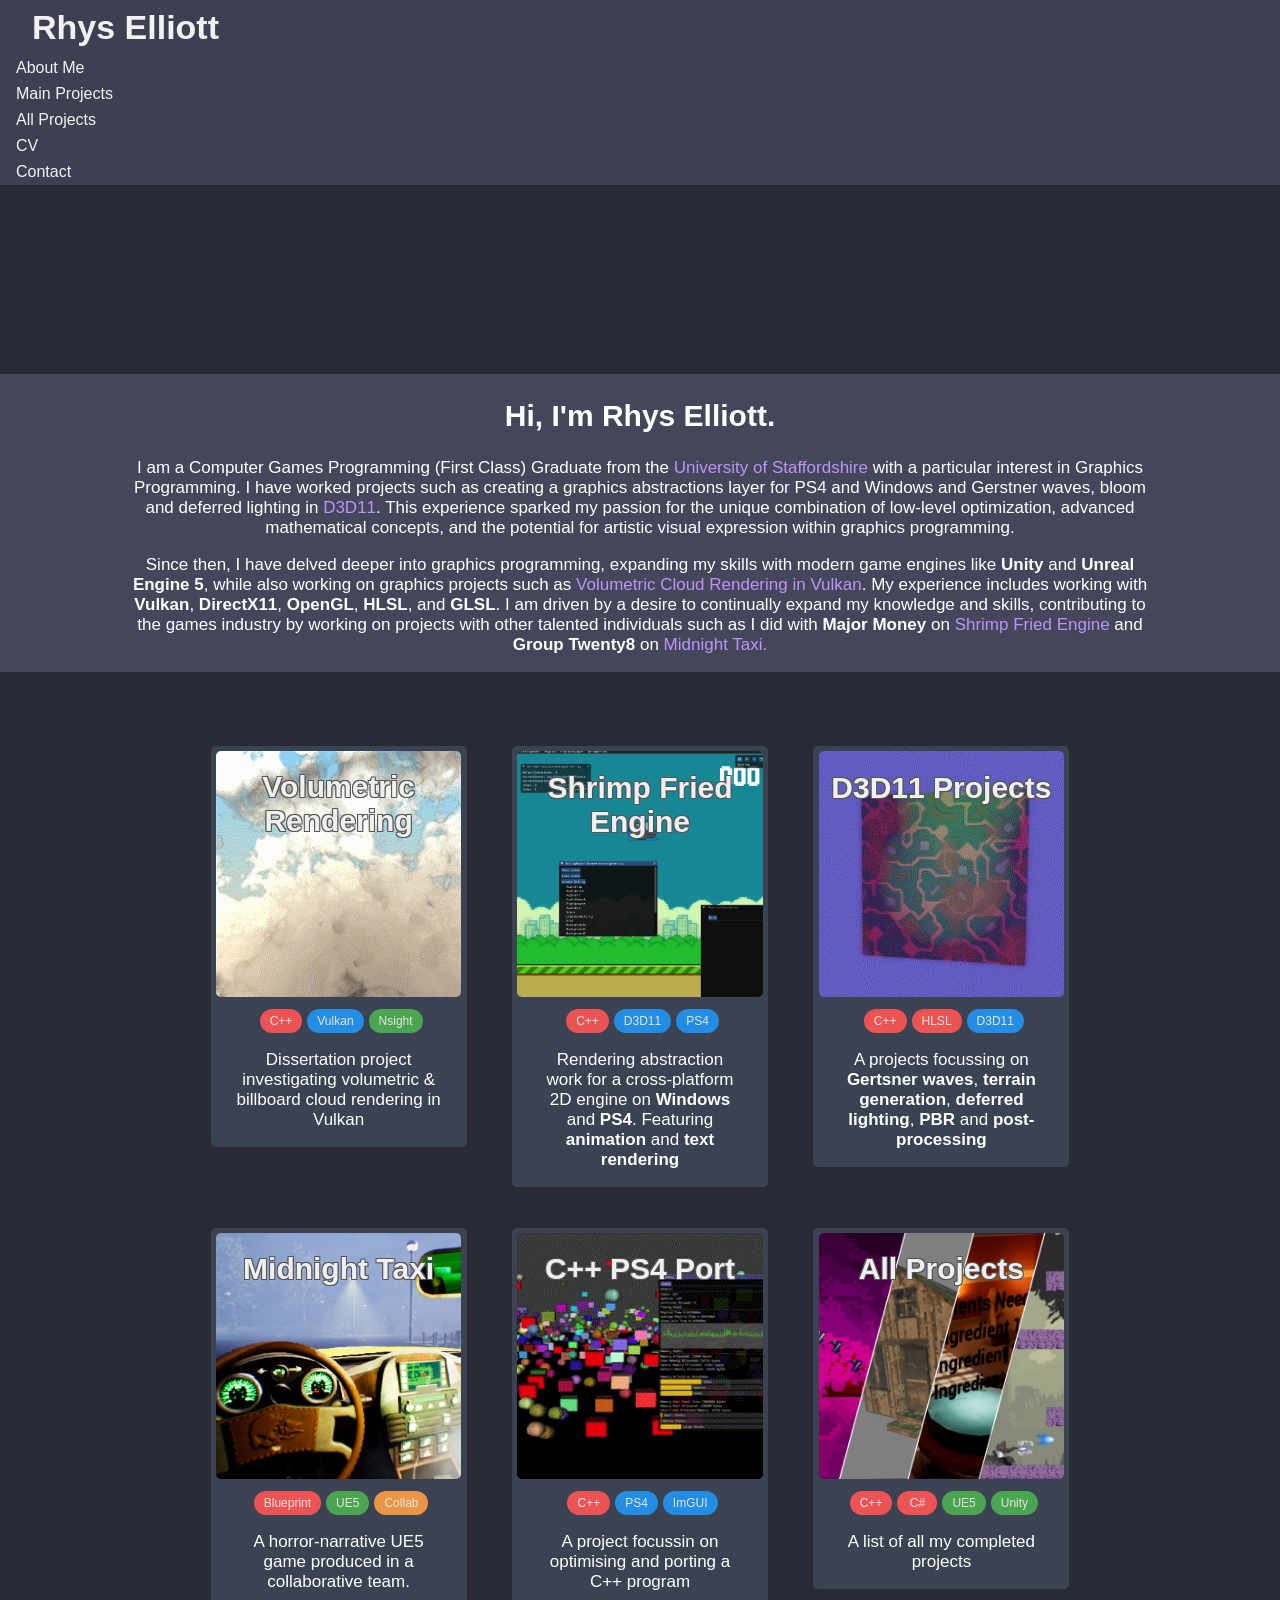
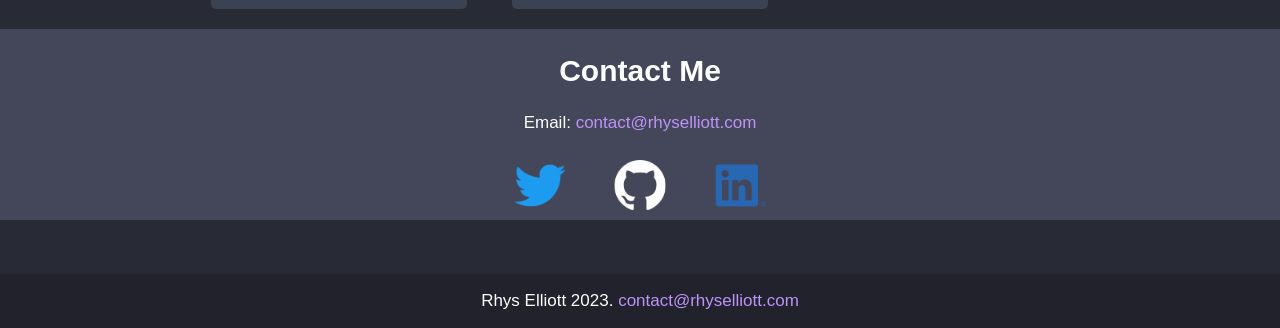
==== index.html @ 7a1e64eb "Initial moveover" ====
<!DOCTYPE html>
<html>
<head>
    <title>Rhys Elliott - Games Programmer</title>
    <link rel="icon" type="image/x-icon" href="/Images/Icon.png">
    <link rel="stylesheet" href="Main.css?v=1.0.5">
    <meta name="viewport" content="width=device-width, initial-scale=1" /> 
    <meta name="keywords" content="Rhys Elliott, Game Dev, Game Programming, Game Developer, Games, Programming, Graphics, 
    Graphics Programming, Programmer, Graphics Programmer, Games Programmer, Games Design, Games Designer, Game mechanics,
     Game Design, Game Prototyping, videogames, rendering, graduate, graduate programmer, Unity, Unreal Engine, Godot, C++,
      C#, Python, DirectX, OpenGL, Vulkan, Shader Programming, Game Engines, Real-time Rendering, 3D Graphics, 2D Graphics,
       Physics Simulation, Game Optimization, Procedural Generation,  Indie Game Development, Level Design, Player Experience, 
       Gameplay Loops, Game Balancing, Game Analytics, Portfolio, Technical Artist,
         Software Engineer, Indie Developer, Freelance Game Developer, Game Jam, Game Prototyping, Game Production,
        Creative Coding">
    <meta name="description" content="Graphics Programming portfolio for Staffordhsire University student Rhys Elliott">
    <meta name="author" content="Rhys Elliott | Games Programming Portfolio">

      <!-- FACEBOOK'S OPEN GRAPH PROTOCOL -->
 <meta  property="og:title" content="Rhys Elliott | Games Programming Portfolio">
<meta property="og:type"   content="website">
<meta property="og:image" content="http://rhyselliott.com/Images/volumetric.jpg">
<meta property="og:url" content="http://rhyselliott.com/index.html">
<meta property="og:description"   content="Games Programming portfolio for Staffordhsire University student Rhys Elliott">

<!-- TWITTER CARDS -->

<meta  name="twitter:card" content="summary">
<meta   name="twitter:creator" content="@rhyselliottdev">
<meta name="twitter:title" content="Rhys Elliott | Graphics Programming Portfolio">
<meta name="twitter:image" content="http://rhyselliott.com/Images/volumetric.jpg">

</head>
<body>

    <script src="smooth-scroll.js"></script>

<div class="navbar">
    <a class="scroll-link" data-target="myVideo"><h3>Rhys Elliott</h3></a>
  <a class="scroll-link" data-target="aboutme"><span>About Me</span></a>
  <a class="scroll-link" data-target="uni"><span>Main Projects</span></a>
  <a href="AllProjects.html"><span>All Projects</span></a> 
  <a href="cv.pdf"><span>CV</span></a> 
  <a class="scroll-link" data-target="contact"><span>Contact</span></a>

  <div class="dropdown">
    <button onclick="myFunction()" class="dropbtn"></button>
    <div id="myDropdown" class="dropdown-content">
        <a class="scroll-link" data-target="aboutme"><span>About Me</span></a>
        <a class="scroll-link" data-target="uni"><span>Main Projects</span></a>
        <a href="AllProjects.html"><span>All Projects</span></a> 
        <a href="cv.pdf"><span>CV</span></a> 
        <a class="scroll-link" data-target="contact"><span>Contact</span></a>
    </div>
  </div>
</div>





<div class="video-container">
    <video id="myVideo"  autoplay loop muted>
        <source src="Highlight Reel.mp4" type="video/mp4">
        <source src="movie.ogg" type="video/ogg">
      Your browser does not support the video tag.
    </video> 
</div>
<div id="aboutme"></div>
<p>&nbsp</p>

<div class="aboutme">
    <h2>Hi, I'm Rhys Elliott.</h2>
    <p>I am a Computer Games Programming (First Class) Graduate from the
    <a href="https://www.staffs.ac.uk/">University of Staffordshire</a> with a particular interest in Graphics Programming.
    I have worked projects such as creating a graphics abstractions layer for PS4 and Windows and Gerstner waves, bloom and deferred lighting in <a href="Projects/D3D11Project.html">D3D11</a>.
     This experience sparked my passion for the unique 
    combination of low-level optimization, advanced mathematical concepts, and the potential for artistic visual expression 
    within graphics programming.
    </p>
    <p>
    Since then, I have delved deeper into graphics programming, expanding my skills with modern game engines like 
    <b>Unity</b> and <b>Unreal Engine 5</b>, while also working on graphics projects such as  
    <a href="Projects/VolumetricClouds.html">Volumetric Cloud Rendering in Vulkan</a>. 
    My experience includes working with <b>Vulkan</b>, <b>DirectX11</b>, <b>OpenGL</b>, 
    <b>HLSL</b>, and <b>GLSL</b>.
    I am driven by a desire to continually expand my knowledge and skills, contributing to the games industry by 
    working on projects with other talented individuals such as I did with <b>Major Money</b> on <a href="Projects/ShrimpFriedEngine.html">Shrimp Fried Engine</a> and <b>Group Twenty8</b> on <a href="Projects/MidnightTaxi.html">Midnight Taxi.</a>
    </p>
</div>

    <div id="uni"></div>
</div>
<p>&nbsp;</p>

<div class="container">
    <div class="left">

        <a href="Projects/VolumetricClouds.html"><img src="Images/volumetric.gif" alt="">
            <div class="TopCentre"><h1>Volumetric Rendering</h1></div>
        </a>
        <div class="widget">   
            <ul class="content-tags">
                <li class="tag">C++</li>
                <li class="tag-blue">Vulkan</li>
                <li class="tag-green">Nsight</li>
            </ul>
        </div>
        <p>Dissertation project investigating volumetric & billboard cloud rendering in Vulkan</p> 
    </div>
    <div class="middle">
        <a href="Projects/ShrimpFriedEngine.html"><img src="Images/shrimpfried.png" alt="Cover photo for Shrimp Fried Engine">
            <div class="TopCentre"><h1>Shrimp Fried Engine</h1></div>
        </a>
        <div class="widget">   
            <ul class="content-tags">
    <li class="tag">C++</li>
    <li class="tag-blue">D3D11</li>
    <li class="tag-blue">PS4</li>
            </ul>
        </div>
        <p>Rendering abstraction work for a cross-platform 2D engine on <b>Windows</b> and <b>PS4</b>. Featuring <b>animation</b> and <b>text rendering</b> </p> 
    </div>
    <div class="right">
        <a href="Projects/D3D11Project.html"><img src="Images/deferred (2).gif" alt="Cover photo for D3D11 project">
            <div class="TopCentre"><h1>D3D11 Projects</h1></div>
        </a>
        <div class="widget">   
            <ul class="content-tags">
                <li class="tag">C++</li>
                <li class="tag">HLSL</li>
                <li class="tag-blue">D3D11</li>
            </ul>
        </div>
        <p>A projects focussing on <b>Gertsner waves</b>, <b>terrain generation</b>, <b>deferred lighting</b>, <b>PBR</b> and <b>post-processing</b></p> 
    </div>
</div>

    <div id="personal"></div>
</div>
<div class="container">
    <div class="left">

                <a href="Projects/MidnightTaxi.html"><img src="Images/midnight_taxi.jpg" alt="Cover photo for Midnigt Taxi">
            <div class="TopCentre"><h1>Midnight Taxi</h1></div>
        </a>
        <div class="widget">   
            <ul class="content-tags">
                <li class="tag">Blueprint</li>
                <li class="tag-green">UE5</li>
                <li class="tag-orange">Collab</li>
            </ul>
        </div>
        <p>A horror-narrative UE5 game produced in a collaborative team. </p> 
    </div>
    <div class="middle">


                <a href="Projects/LowLevelPort.html"><img src="Images/lowlevel.gif" alt="Cover photo for Custom Physics Engine Project">
            <div class="TopCentre"><h1>C++ PS4 Port</h1></div>
        </a>
        <div class="widget">   
            <ul class="content-tags">
                <li class="tag">C++</li>
                <li class="tag-blue">PS4</li>
                <li class="tag-blue">ImGUI</li>
            </ul>
        </div>
        <p> A project focussin on optimising and porting a C++ program</p> 
    </div>
    <div class="right">
        <a href="AllProjects.html"><img src="Images/AllProjects.png" alt="Cover photo for all my projects">
            <div class="TopCentre"><h1>All Projects</h1></div>
        </a>
        <div class="widget">   
            <ul class="content-tags">
                <li class="tag">C++</li>
                <li class="tag">C#</li>
                <li class="tag-green">UE5</li>
                <li class="tag-green">Unity</li>
            </ul>
        </div>
        <p>A list of all my completed projects</p> 
    </div>
</div>

<div class="aboutme" id="contact">
    <h2>Contact Me</h2>
    <p>Email: <a href = "mailto:contact@rhyselliott.com?subject = Feedback&body = Message">contact@rhyselliott.com </a></p>
    <div class="social">
        <a href="https://twitter.com/rhyselliottdev" target="_blank"><img src="Social/twitter.png"></img></a>
        <a href="https://github.com/rhysaelliott" target="_blank"><img src="Social/github-mark-light.png"></img></a>
        <a href="https://www.linkedin.com/in/rhys-elliott-5a9b99276/" target="_blank"><img src="Social/LI-In-Bug.png"></img></a>
    </div>
</div>
<p>&nbsp</p>
<div class="bottom">
    <p>Rhys Elliott 2023. <a  href = "mailto:contact@rhyselliott.com?subject = Feedback&body = Message">contact@rhyselliott.com </a> </p>
</div>



<script>
    /* When the user clicks on the button, 
    toggle between hiding and showing the dropdown content */
    function myFunction() {
      document.getElementById("myDropdown").classList.toggle("show");
    }
    
    // Close the dropdown if the user clicks outside of it
    window.onclick = function(event) {
      if (!event.target.matches('.dropbtn')) {
        var dropdowns = document.getElementsByClassName("dropdown-content");
        var i;
        for (i = 0; i < dropdowns.length; i++) {
          var openDropdown = dropdowns[i];
          if (openDropdown.classList.contains('show')) {
            openDropdown.classList.remove('show');
          }
        }
      }
    }
    </script>

</body>

</html>
---- Main.css ----
body {
  background-color:  #282a36;
   margin:0; 
   font-family:'Franklin Gothic Medium', 'Arial Narrow', Arial, sans-serif
}

  h1 {
    color: #f0f0f0;
    text-align: center;
    font-size:30px;
    text-shadow: 
    -1px -1px 0 #555555, /* Subtle gray outline */
    1px -1px 0 #555555,
    -1px 1px 0 #555555,
    1px 1px 0 #555555;
  }
  h2{
    color:white;
    text-align: center;
    font-size: 30px;
  }
  p{
    text-align: center;
    text-justify: inter-word;
    
    padding-left: 10%;
    padding-right: 10%;
    color:white;
    font-size: 17px;
  }
p a:link{
    text-decoration: dotted;
    color: #bd93f9;
  }
p a:visited{
    text-decoration: dotted;
    color: #ff79c6;
  }
p a:hover
  {
text-decoration: underline;
  }
      /* The about me section*/
.aboutme {
    overflow: hidden;
    background-color: #44475a;
    width: 100%; /* Full width */

  }
  .uni
  {
    overflow: hidden;
    background-color: #6272a4;
    width: 100%; /* Full width */

  }
  /* Main content */
  .main {
    margin-top: 30px; 
  } 
  
  .left img, .middle img, .right img{
    width:96%;
    margin:2%;
    max-width: 100%;
    max-height:100%;
    border-radius: 5px;
    display: block;
    overflow: hidden;
  }


  .left a:hover img, .middle a:hover img, .right a:hover img{
    transform: scale(1.04);
  }
  .left img,.middle img, .right img {
    transition: transform 0.3s ease; 
  }

  /* Centered text */
.TopCentre {
    overflow: hidden;
    text-align:center;
    position: absolute;
    width:100%;
    top:1%;
    right:50%;
    transform:translate(50%, 0%);
    user-select: none;
    background: rgb(25,32,51,0);
  }
  .TopCentre h1{
    padding: 0;

  }
  


.widget{
  position:relative;
  padding:10px;
  padding-top: 0px;
  padding-bottom:0;
}
.content-tags{
  position:relative;
  list-style: none;
  padding: 0;
  margin-left:0px;
  display:flex;
  justify-content:center;
  overflow:hidden;
  padding-bottom: 0;
}
.tag{
  background-color: #ff5555;
color:#f8f8f2;
padding:5px  10px;
margin-left: 5px;
border-radius: 15px;
opacity:0.9;
position:relative;
min-width:20px;
}
.tag-orange
{
  background-color: #ff9f45;
  color:#f8f8f2;
  padding:5px  10px;
  margin-left: 5px;
  border-radius: 15px;
  opacity:0.9;
  position:relative;
  min-width:20px;
}
.tag-green
{
  background-color: #4caf50;
  color:#f8f8f2;
  padding:5px  10px;
  margin-left: 5px;
  border-radius: 15px;
  opacity:0.9;
  position:relative;
  min-width:20px;
}
.tag-blue
{
  background-color: #2196f3;
  color:#f8f8f2;
  padding:5px  10px;
  margin-left: 5px;
  border-radius: 15px;
  opacity:0.9;
  position:relative;
  min-width:20px;
}


.bottom {
  background-color: #21222c;
  overflow: hidden;

  bottom: 0;
  width: 100%;
  height:5%;
}

.container {
  position:relative;
  height: 100%; 
  width:80%;
  margin:0 auto;
  text-align: center;
  }
.left, .middle, .right {display: inline-block;   border-radius: 5px;  vertical-align: top; font-size: 12px;}
.left {
position:relative;
    width: 25%; 
    margin: 2%;
    margin-top:2%;
    background: #3b4252;
    overflow:hidden;
    min-width: 250px;
}
.middle {
    position:relative;
    width: 25%; 
    margin: 2%;
    margin-top:2%;
    background: #3b4252;
    overflow:hidden;
    min-width: 250px;
}
.right {
    position:relative;
    width: 25%; 
    margin: 2%;
    margin-top:2%;
    background: #3b4252;
    overflow:hidden;
    min-width: 250px;
}
.video-container {
  width: 100%;
  position: relative;
  
}

.video-container video {
  position: absolute;
  top: 50%;
  left: 50%;
  transform:scale(2.0);
  transform: translate(-50%, -50%);
  max-width: 100%;
  min-height: 100%;
  
}

.video-container::before {
  content: "";
  display: block;
  padding-top: 25%; /* Set the height based on the desired aspect ratio */

}


h3{
  text-align: center;
  vertical-align: middle;
  margin:0;
  font-size:xx-large;
  font-weight: bold;
}

.social {
  display: flex;
  justify-content: center;
  list-style: none;
  padding: 0;
  max-width: 100%;
  max-height:70px;
  }
  
  .social a {
  display: flex;
  align-items: center;
  justify-content: center;
  max-width: 100px;
  max-height: 100px;
  overflow: hidden;
  position: relative;

  }
  .social img{
    border-radius: 10%;
padding:100%;
  }
  .social a img{
    transform: scale(0.05);
  }

  .social :hover img {
    background:rgb(255,255,255,0.2);
  }


  /* The navigation bar */
  .navbar {
    overflow: hidden;
    background-color: rgb(68, 71, 90,0.8);
    position: fixed; /* Set the navbar to fixed position */
    top: 0; /* Position the navbar at the top of the page */
    width: 100%; /* Full width */
    cursor:pointer;
    z-index: 1;
    margin:0;
    
  }

  
  .navbar a h3 {

    display: table-cell;
    color: #f2f2f2;
    text-align: center;
    padding: 4px 16px;
    text-decoration: none;
    vertical-align: middle;
    font-size: 34px;
  }

  /* Change background on mouse-over */
  .navbar a :hover {
    background: #ddd; 
    color: black;
    z-index: 99;
  }
  .navbar a span {
    display: none;
        }

  .dropbtn {

    padding: 8px;
    border: none;
    cursor: pointer;
    background: url(menu.png);
    width:50px;
    height:50px;
  }
  .dropbtn:hover{
background: url(menu-light.png);
  }

  
  .dropdown {
    float: right;
    position: relative;
    z-index: 2;
  }
  
/* Dropdown content */
.dropdown-content {
  display: none;
  position: fixed;
  background-color: #282a36; /* Dracula background color */
  min-width: 160px;
  overflow: auto;
  box-shadow: 0px 8px 16px 0px rgba(0,0,0,0.2);
  right: 0;
}

/* Dropdown content links */
.dropdown-content a span {
  color: #f8f8f2; /* Dracula light text color */
  padding: 12px 16px;
  text-decoration: none;
  display: block;
}

/* Dropdown link hover effect */
.dropdown a:hover {
  background-color: #44475a; /* Dracula dark shade for hover */
  color: #f8f8f2; /* Ensure the text color is visible */
}
  
  .show {display: block;  }


  @media screen and (min-width: 500px) {

    .video-container {
      width: 100%;
      position: relative;
      overflow: hidden;
      transform:scale(1.6);
    }
  }



@media screen and (min-width: 960px) {
  /* The navigation bar */
  .navbar {
    overflow: hidden;
    background-color: rgb(68, 71, 90,0.8);
    position: fixed; /* Set the navbar to fixed position */
    top: 0; /* Position the navbar at the top of the page */
    width: 100%; /* Full width */
    cursor:pointer;
    z-index: 1;
    margin:0;
    
  }

  /* Links inside the navbar */
  .navbar a {

    display: table-cell;
    color: #f2f2f2;
    text-align: center;
    padding: 4px 16px;
    text-decoration: none;
    vertical-align: middle;
  }
  /* Change background on mouse-over */
  .navbar a:hover {
    background: #ddd;
    color: black;
    z-index: 99;
  }

      /* Links inside the navbar */
      .navbar a span {
        display:inherit;
            }

  .dropbtn {
display: none;
  }
  
  .dropbtn:hover, .dropbtn:focus {
display: none;
  }
  
  .dropdown {
display: none;
  }
  
  .dropdown-content {
    display: none;
  }
  
  .dropdown-content a {
display: none;
  }
  
  .dropdown a:hover {display: none;}
  .show {display: none;}

  .video-container {
    transform: scale(1.0);
    width: 100%;
    position: relative;
    overflow: hidden;
  }
  
  .video-container video {
    position: absolute;
    top: 50%;
    left: 50%;
    transform: translate(-50%, -50%);
    width: 100%;
    height: auto;
  }
  
  .video-container::before {
    content: "";
    display: block;
    padding-top: 25%; /* Set the height based on the desired aspect ratio */
  }
}
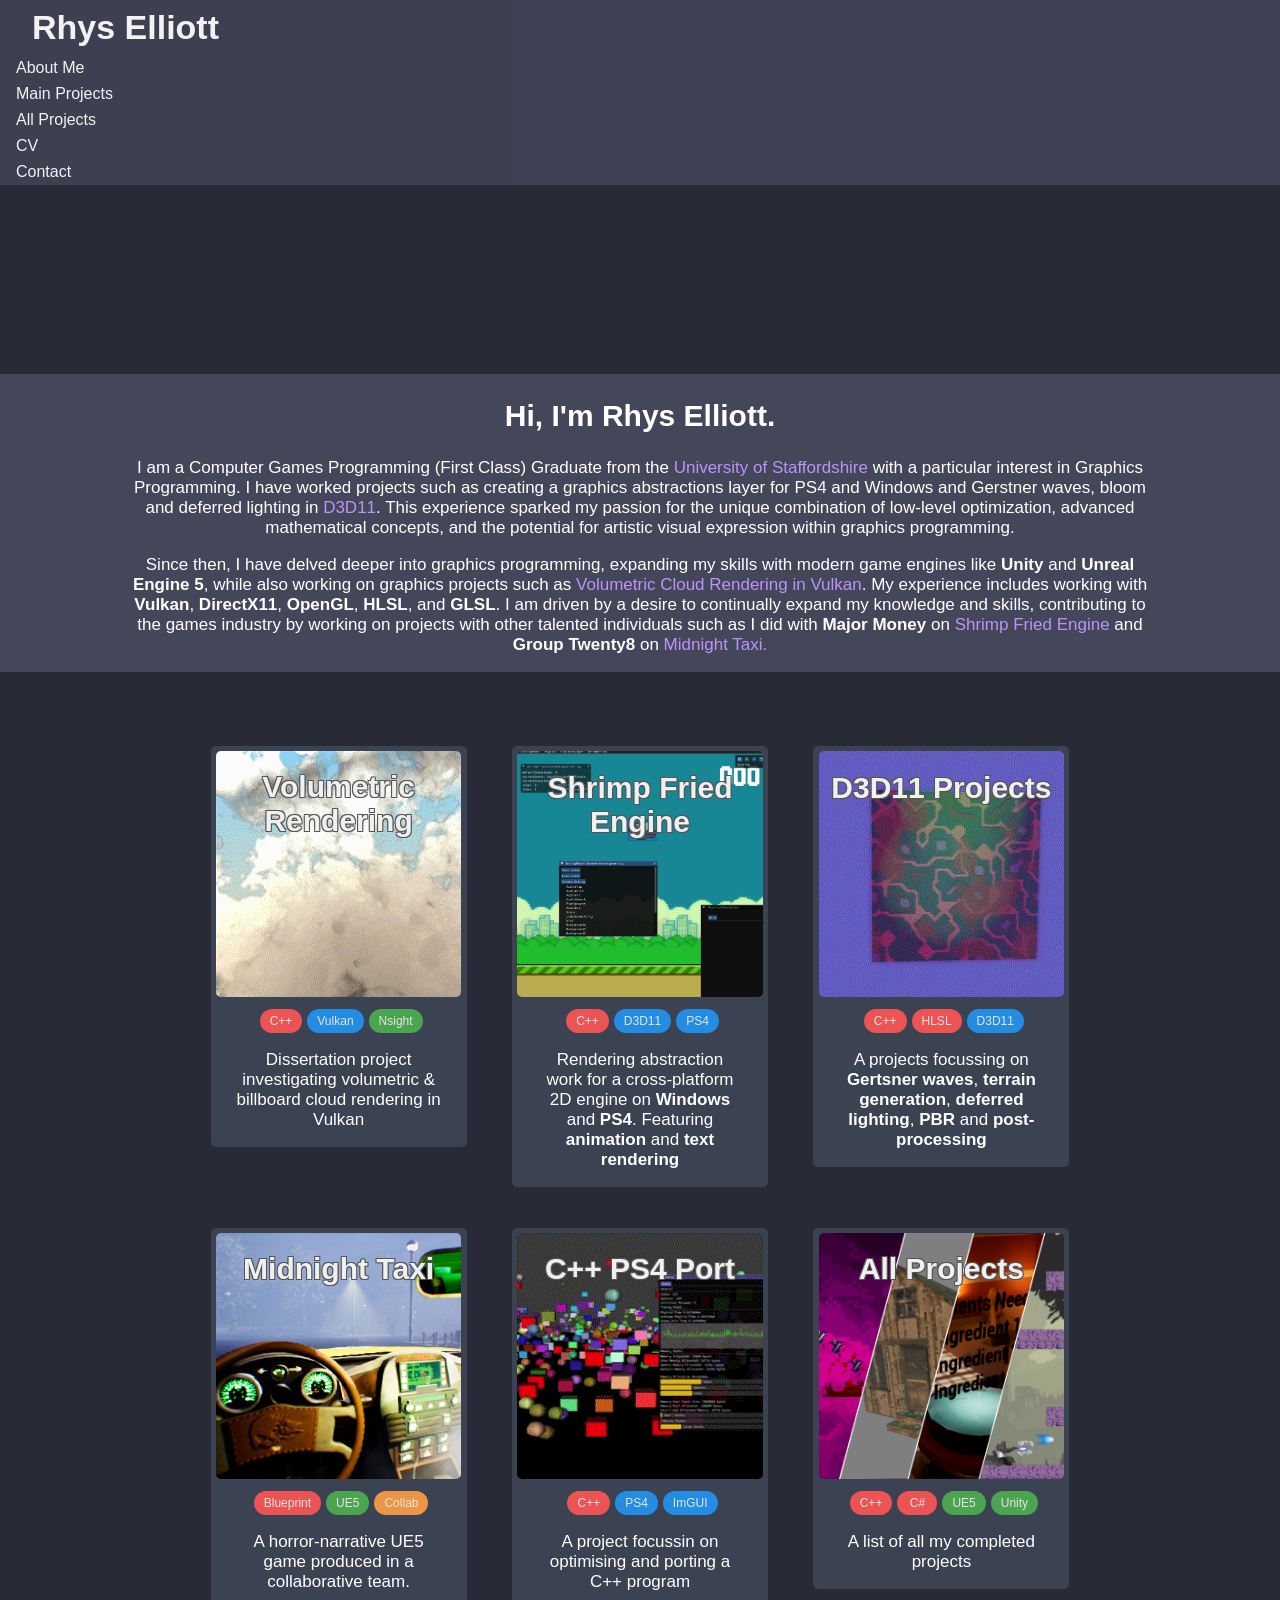
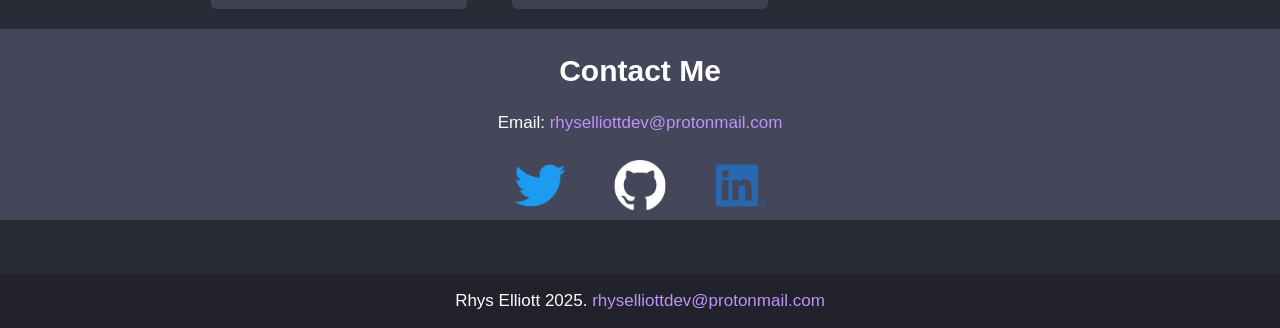
==== commit 6039a678: "Updated email to current" ====
--- a/index.html
+++ b/index.html
@@ -186,7 +186,7 @@
 
 <div class="aboutme" id="contact">
     <h2>Contact Me</h2>
-    <p>Email: <a href = "mailto:contact@rhyselliott.com?subject = Feedback&body = Message">contact@rhyselliott.com </a></p>
+    <p>Email: <a  href = "mailto:rhyselliottdev@protonmail.com?subject = Feedback&body = Message">rhyselliottdev@protonmail.com </a></p>
     <div class="social">
         <a href="https://twitter.com/rhyselliottdev" target="_blank"><img src="Social/twitter.png"></img></a>
         <a href="https://github.com/rhysaelliott" target="_blank"><img src="Social/github-mark-light.png"></img></a>
@@ -195,7 +195,7 @@
 </div>
 <p>&nbsp</p>
 <div class="bottom">
-    <p>Rhys Elliott 2023. <a  href = "mailto:contact@rhyselliott.com?subject = Feedback&body = Message">contact@rhyselliott.com </a> </p>
+    <p>Rhys Elliott 2025. <a  href = "mailto:rhyselliottdev@protonmail.com?subject = Feedback&body = Message">rhyselliottdev@protonmail.com </a> </p>
 </div>
 
 
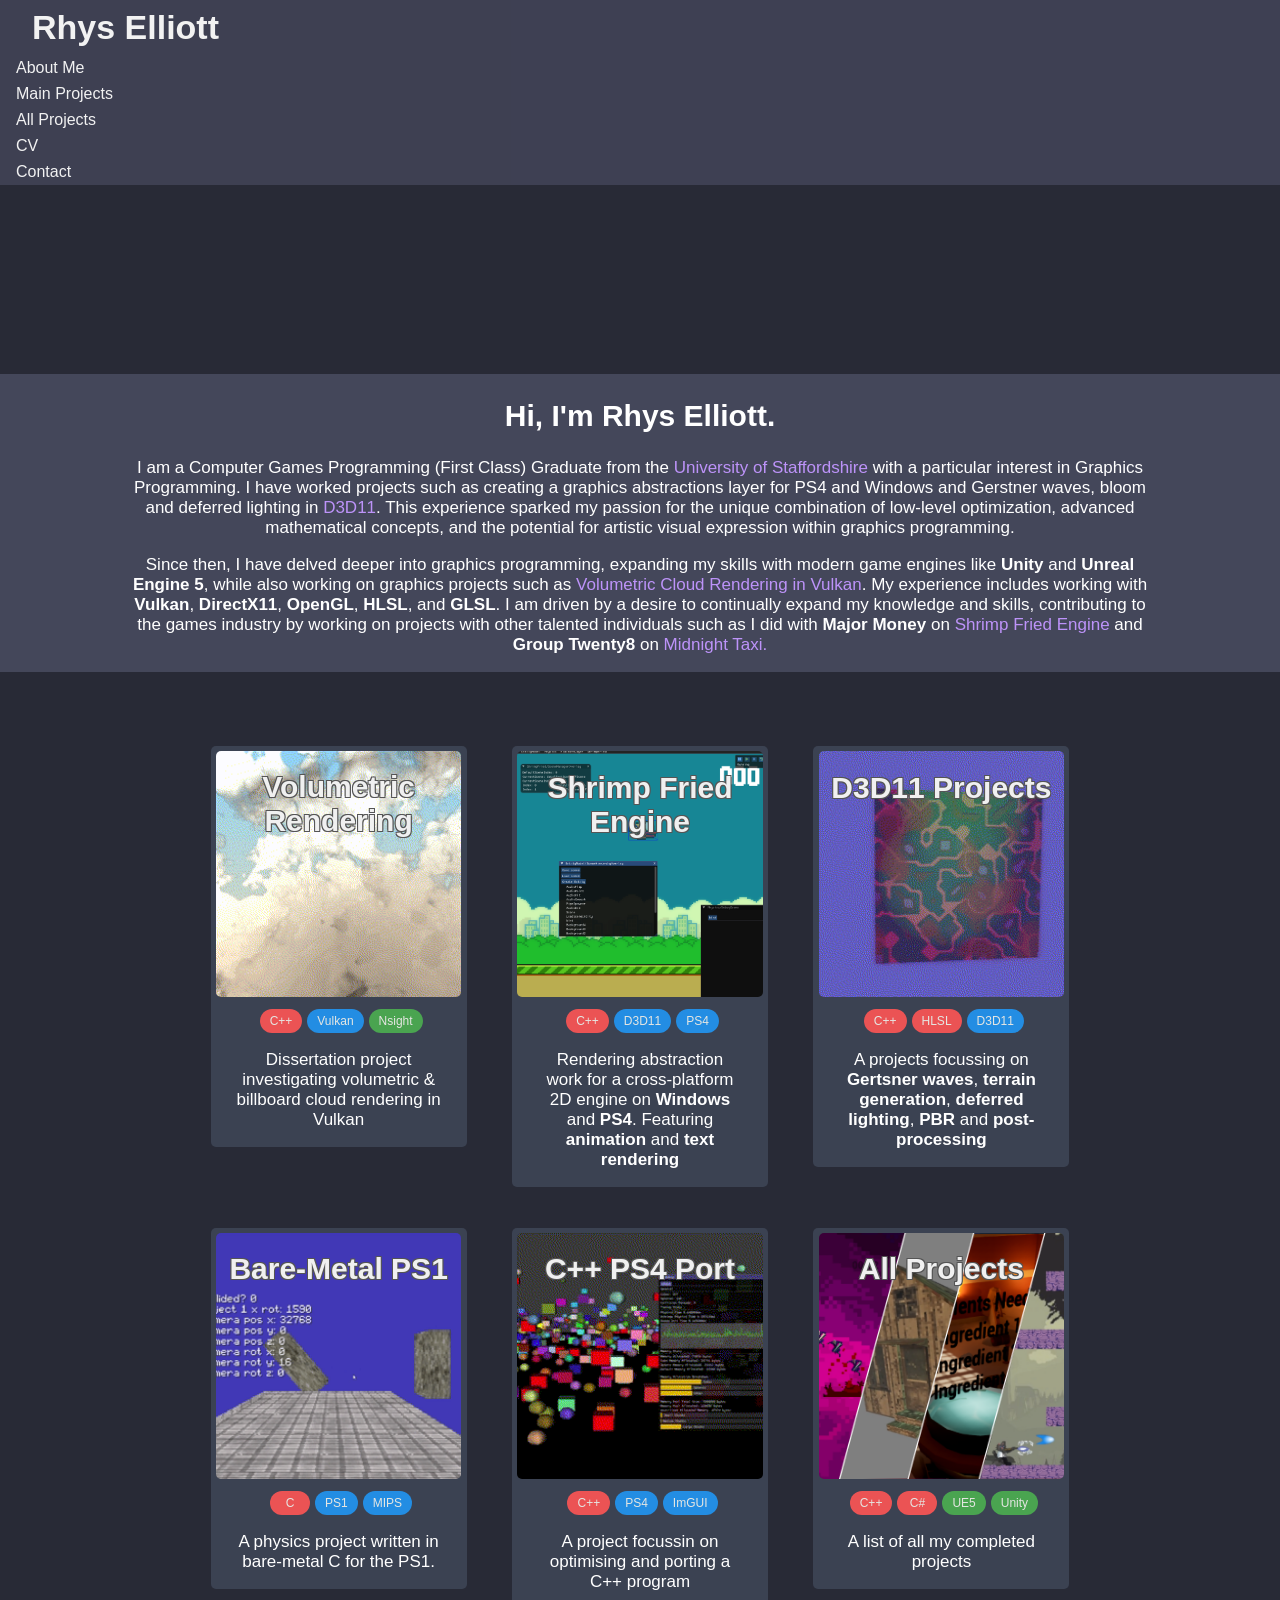
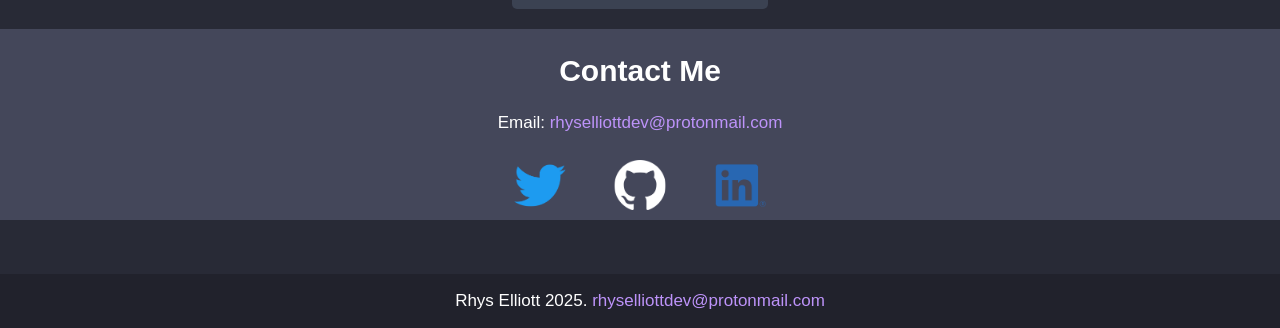
==== commit 91fe7182: "Update index for ps1" ====
--- a/index.html
+++ b/index.html
@@ -141,17 +141,17 @@
 <div class="container">
     <div class="left">
 
-                <a href="Projects/MidnightTaxi.html"><img src="Images/midnight_taxi.jpg" alt="Cover photo for Midnigt Taxi">
-            <div class="TopCentre"><h1>Midnight Taxi</h1></div>
-        </a>
-        <div class="widget">   
-            <ul class="content-tags">
-                <li class="tag">Blueprint</li>
-                <li class="tag-green">UE5</li>
-                <li class="tag-orange">Collab</li>
-            </ul>
-        </div>
-        <p>A horror-narrative UE5 game produced in a collaborative team. </p> 
+                <a href="Projects/BareMetalPS1.html"><img src="Images/psx.gif" alt="Cover photo for bare metal ps1">
+            <div class="TopCentre"><h1>Bare-Metal PS1</h1></div>
+        </a>
+        <div class="widget">   
+            <ul class="content-tags">
+                <li class="tag">C</li>
+                <li class="tag-blue">PS1</li>
+                <li class="tag-blue">MIPS</li>
+            </ul>
+        </div>
+        <p>A physics project written in bare-metal C for the PS1. </p> 
     </div>
     <div class="middle">
 
--- a/Main.css
+++ b/Main.css
@@ -121,6 +121,7 @@
 opacity:0.9;
 position:relative;
 min-width:20px;
+text-align: center;
 }
 .tag-orange
 {
@@ -154,6 +155,7 @@
   opacity:0.9;
   position:relative;
   min-width:20px;
+  text-align: center;
 }
 
 
